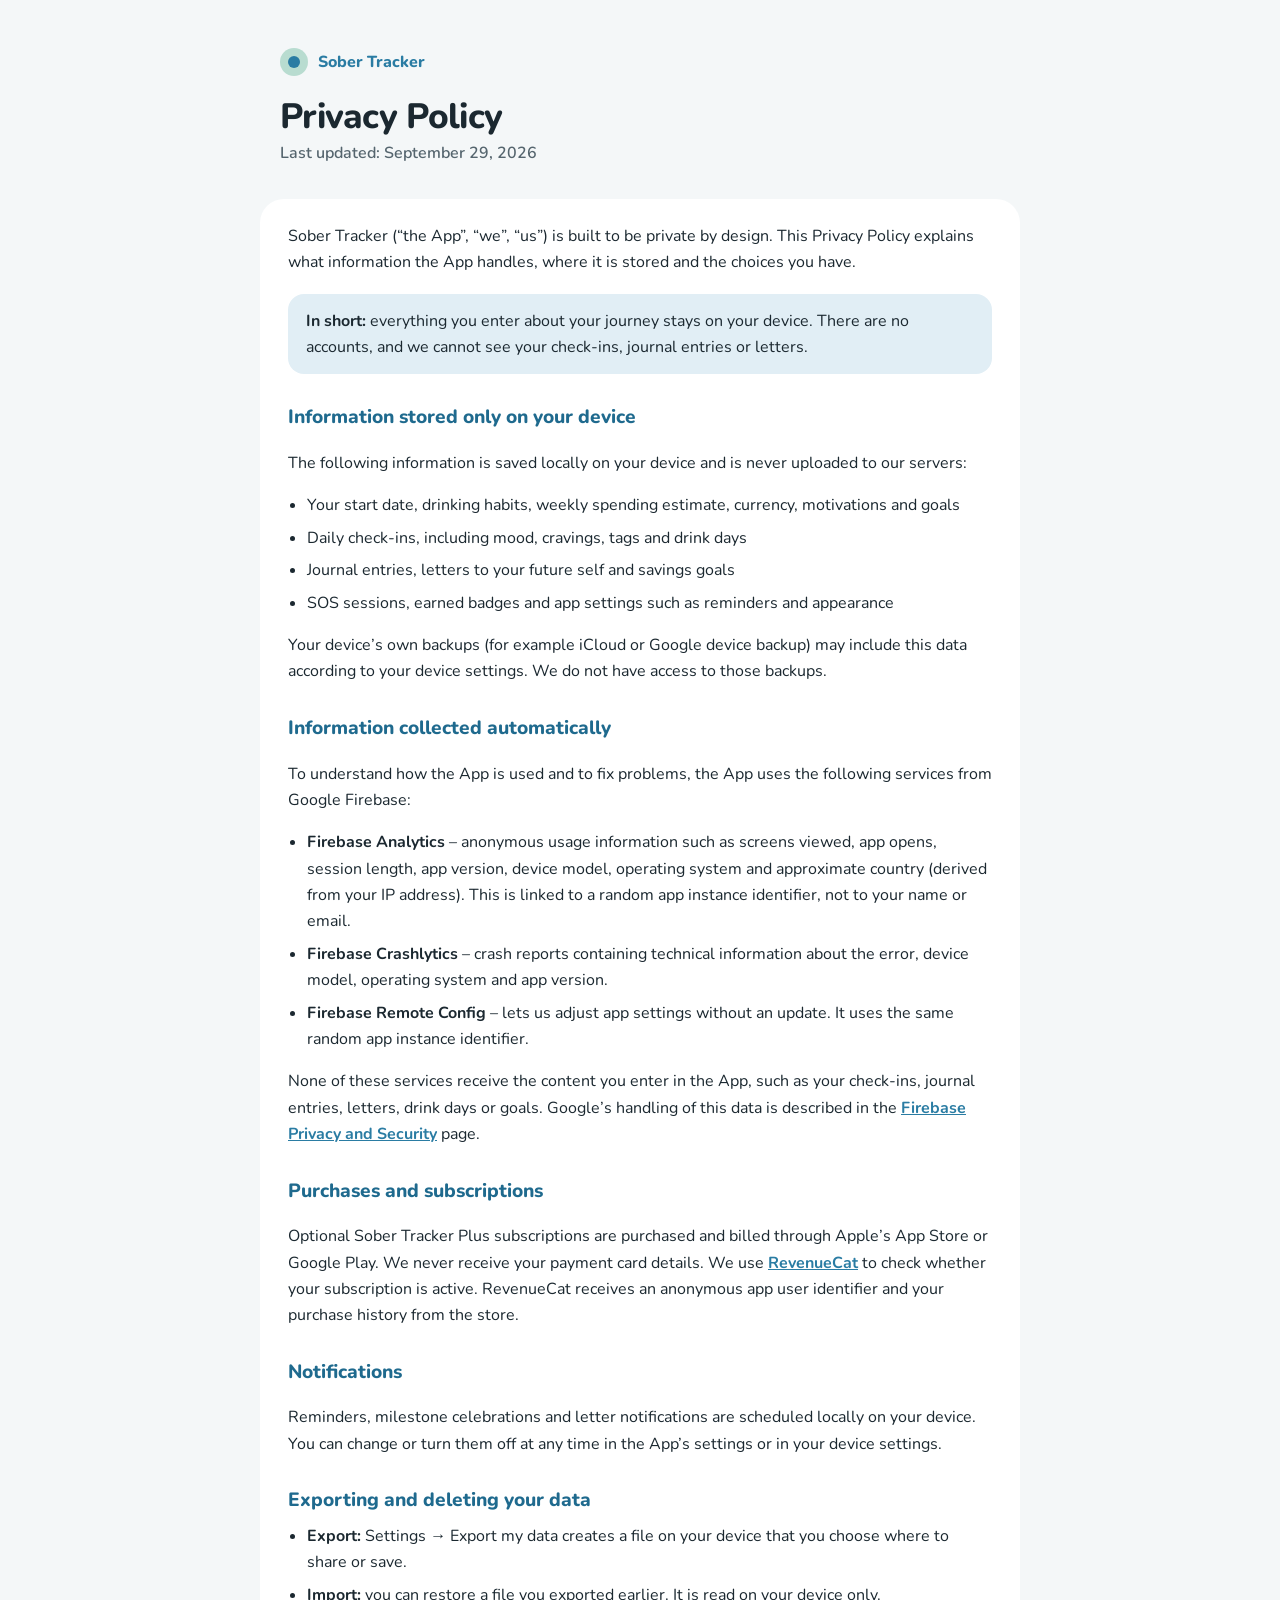
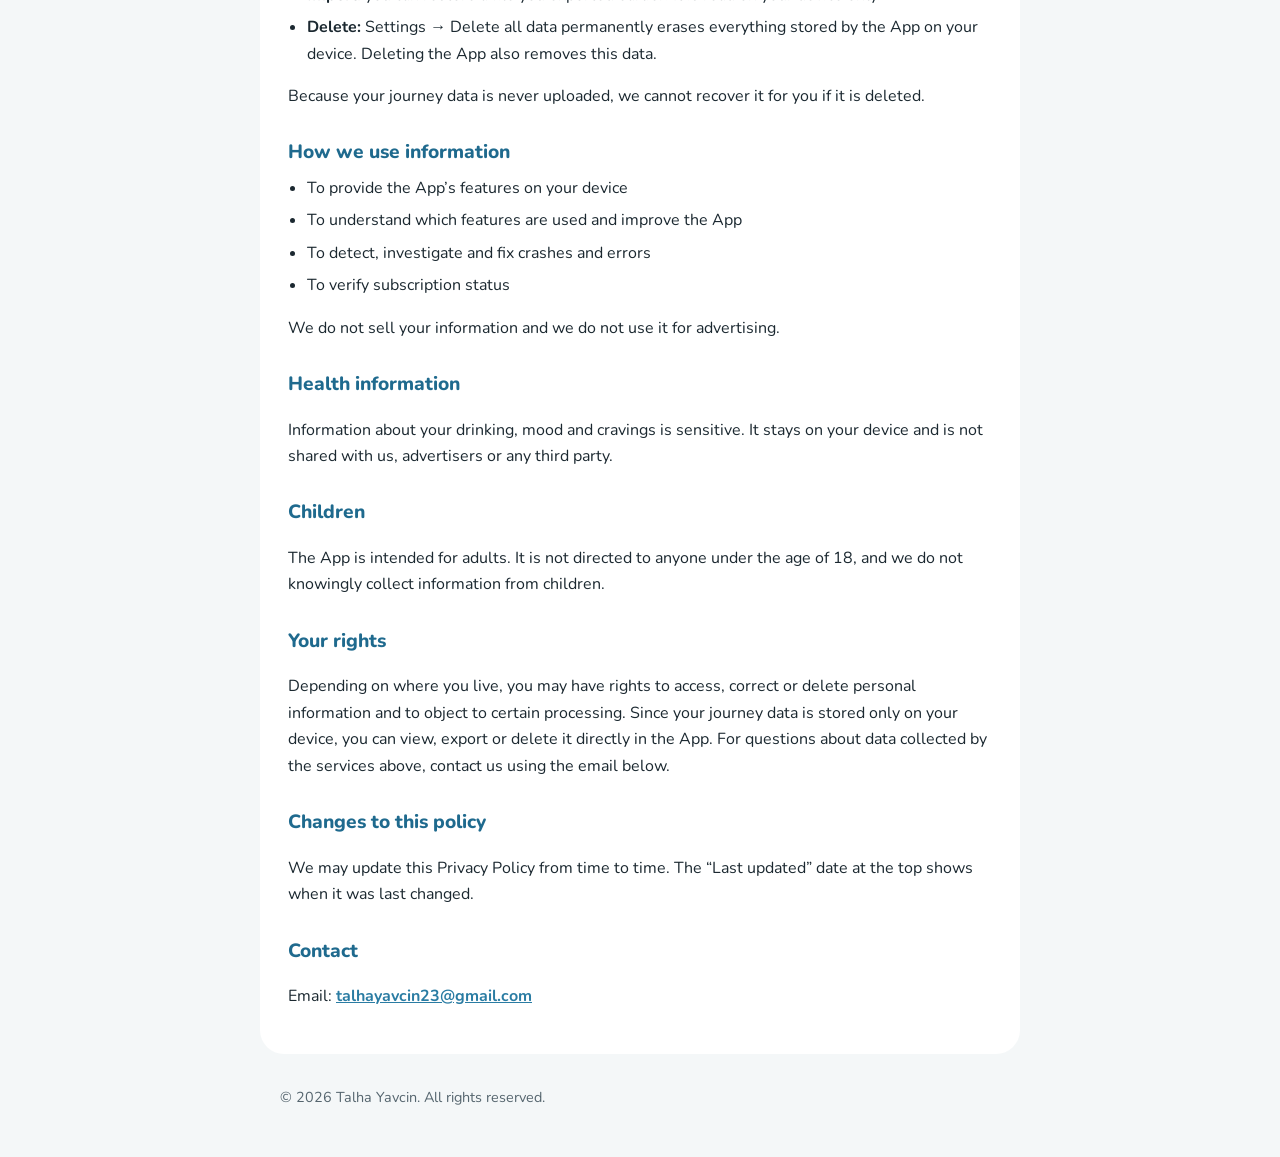
==== docs/privacy.html @ ecf7deef "Legal sayfalar eklendi" ====
<!DOCTYPE html>
<html lang="en">
<head>
  <meta charset="UTF-8">
  <meta name="viewport" content="width=device-width, initial-scale=1">
  <title>Sober Tracker - Privacy Policy</title>
  <link rel="preconnect" href="https://fonts.googleapis.com">
  <link rel="preconnect" href="https://fonts.gstatic.com" crossorigin>
  <link href="https://fonts.googleapis.com/css2?family=Nunito:wght@400;600;700;800&display=swap" rel="stylesheet">
  <link rel="stylesheet" href="style.css">
</head>
<body>
  <header>
    <a class="brand" href="./"><span class="brand-mark"></span>Sober Tracker</a>
    <h1>Privacy Policy</h1>
    <p class="updated">Last updated: September 29, 2026</p>
  </header>

  <main>
    <p>Sober Tracker (“the App”, “we”, “us”) is built to be private by design. This Privacy Policy explains what information the App handles, where it is stored and the choices you have.</p>

    <div class="note">
      <strong>In short:</strong> everything you enter about your journey stays on your device. There are no accounts, and we cannot see your check-ins, journal entries or letters.
    </div>

    <h2>Information stored only on your device</h2>
    <p>The following information is saved locally on your device and is never uploaded to our servers:</p>
    <ul>
      <li>Your start date, drinking habits, weekly spending estimate, currency, motivations and goals</li>
      <li>Daily check-ins, including mood, cravings, tags and drink days</li>
      <li>Journal entries, letters to your future self and savings goals</li>
      <li>SOS sessions, earned badges and app settings such as reminders and appearance</li>
    </ul>
    <p>Your device’s own backups (for example iCloud or Google device backup) may include this data according to your device settings. We do not have access to those backups.</p>

    <h2>Information collected automatically</h2>
    <p>To understand how the App is used and to fix problems, the App uses the following services from Google Firebase:</p>
    <ul>
      <li><strong>Firebase Analytics</strong> – anonymous usage information such as screens viewed, app opens, session length, app version, device model, operating system and approximate country (derived from your IP address). This is linked to a random app instance identifier, not to your name or email.</li>
      <li><strong>Firebase Crashlytics</strong> – crash reports containing technical information about the error, device model, operating system and app version.</li>
      <li><strong>Firebase Remote Config</strong> – lets us adjust app settings without an update. It uses the same random app instance identifier.</li>
    </ul>
    <p>None of these services receive the content you enter in the App, such as your check-ins, journal entries, letters, drink days or goals. Google’s handling of this data is described in the <a href="https://firebase.google.com/support/privacy" target="_blank" rel="noopener">Firebase Privacy and Security</a> page.</p>

    <h2>Purchases and subscriptions</h2>
    <p>Optional Sober Tracker Plus subscriptions are purchased and billed through Apple’s App Store or Google Play. We never receive your payment card details. We use <a href="https://www.revenuecat.com/privacy" target="_blank" rel="noopener">RevenueCat</a> to check whether your subscription is active. RevenueCat receives an anonymous app user identifier and your purchase history from the store.</p>

    <h2>Notifications</h2>
    <p>Reminders, milestone celebrations and letter notifications are scheduled locally on your device. You can change or turn them off at any time in the App’s settings or in your device settings.</p>

    <h2>Exporting and deleting your data</h2>
    <ul>
      <li><strong>Export:</strong> Settings → Export my data creates a file on your device that you choose where to share or save.</li>
      <li><strong>Import:</strong> you can restore a file you exported earlier. It is read on your device only.</li>
      <li><strong>Delete:</strong> Settings → Delete all data permanently erases everything stored by the App on your device. Deleting the App also removes this data.</li>
    </ul>
    <p>Because your journey data is never uploaded, we cannot recover it for you if it is deleted.</p>

    <h2>How we use information</h2>
    <ul>
      <li>To provide the App’s features on your device</li>
      <li>To understand which features are used and improve the App</li>
      <li>To detect, investigate and fix crashes and errors</li>
      <li>To verify subscription status</li>
    </ul>
    <p>We do not sell your information and we do not use it for advertising.</p>

    <h2>Health information</h2>
    <p>Information about your drinking, mood and cravings is sensitive. It stays on your device and is not shared with us, advertisers or any third party.</p>

    <h2>Children</h2>
    <p>The App is intended for adults. It is not directed to anyone under the age of 18, and we do not knowingly collect information from children.</p>

    <h2>Your rights</h2>
    <p>Depending on where you live, you may have rights to access, correct or delete personal information and to object to certain processing. Since your journey data is stored only on your device, you can view, export or delete it directly in the App. For questions about data collected by the services above, contact us using the email below.</p>

    <h2>Changes to this policy</h2>
    <p>We may update this Privacy Policy from time to time. The “Last updated” date at the top shows when it was last changed.</p>

    <h2>Contact</h2>
    <p>Email: <a href="mailto:talhayavcin23@gmail.com">talhayavcin23@gmail.com</a></p>
  </main>

  <footer>
    &copy; 2026 Talha Yavcin. All rights reserved.
  </footer>
</body>
</html>
---- docs/style.css ----
:root {
  --primary: #2A7CA3;
  --primary-dark: #1F6A8E;
  --primary-soft: #E1EEF5;
  --mint: #B8DCD0;
  --text: #1B2830;
  --text-secondary: #55656E;
  --bg: #F4F7F8;
  --card: #FFFFFF;
  --divider: #EDF1F3;
}

@media (prefers-color-scheme: dark) {
  :root {
    --primary: #69AED0;
    --primary-dark: #8FC6E2;
    --primary-soft: #1E3A4A;
    --mint: #8CC5B3;
    --text: #E6EDF0;
    --text-secondary: #9DADB5;
    --bg: #10181D;
    --card: #1A262D;
    --divider: #24363F;
  }
}

* { box-sizing: border-box; }

body {
  margin: 0;
  font-family: "Nunito", -apple-system, BlinkMacSystemFont, "Segoe UI", Roboto, Helvetica, Arial, sans-serif;
  line-height: 1.65;
  background: var(--bg);
  color: var(--text);
  -webkit-font-smoothing: antialiased;
}

header {
  max-width: 760px;
  margin: 0 auto;
  padding: 48px 20px 8px;
}

.brand {
  display: flex;
  align-items: center;
  gap: 10px;
  font-weight: 800;
  color: var(--primary);
  text-decoration: none;
}

.brand-mark {
  width: 28px;
  height: 28px;
  border-radius: 50%;
  background: var(--mint);
  display: flex;
  align-items: center;
  justify-content: center;
}

.brand-mark::after {
  content: "";
  width: 12px;
  height: 12px;
  border-radius: 50%;
  background: var(--primary);
}

h1 {
  margin: 20px 0 4px;
  font-size: 2.2rem;
  font-weight: 800;
  letter-spacing: -0.02em;
  line-height: 1.15;
}

.updated {
  margin: 0;
  color: var(--text-secondary);
  font-weight: 600;
}

main {
  max-width: 760px;
  margin: 24px auto;
  padding: 8px 28px 28px;
  background: var(--card);
  border-radius: 24px;
}

h2 {
  margin: 28px 0 6px;
  font-size: 1.2rem;
  font-weight: 800;
  color: var(--primary-dark);
}

p, li { font-size: 1rem; }

ul { margin: 6px 0 12px; padding-left: 1.2rem; }

li { margin-bottom: 6px; }

a { color: var(--primary); font-weight: 700; }

.note {
  background: var(--primary-soft);
  border-radius: 16px;
  padding: 14px 18px;
  margin: 18px 0;
}

.links {
  display: grid;
  gap: 12px;
  margin: 20px 0 8px;
}

.links a {
  display: block;
  padding: 18px 20px;
  border-radius: 18px;
  background: var(--bg);
  text-decoration: none;
  color: var(--text);
}

.links a span {
  display: block;
  font-weight: 600;
  color: var(--text-secondary);
  font-size: 0.95rem;
}

footer {
  max-width: 760px;
  margin: 0 auto;
  padding: 8px 20px 48px;
  color: var(--text-secondary);
  font-size: 0.9rem;
}
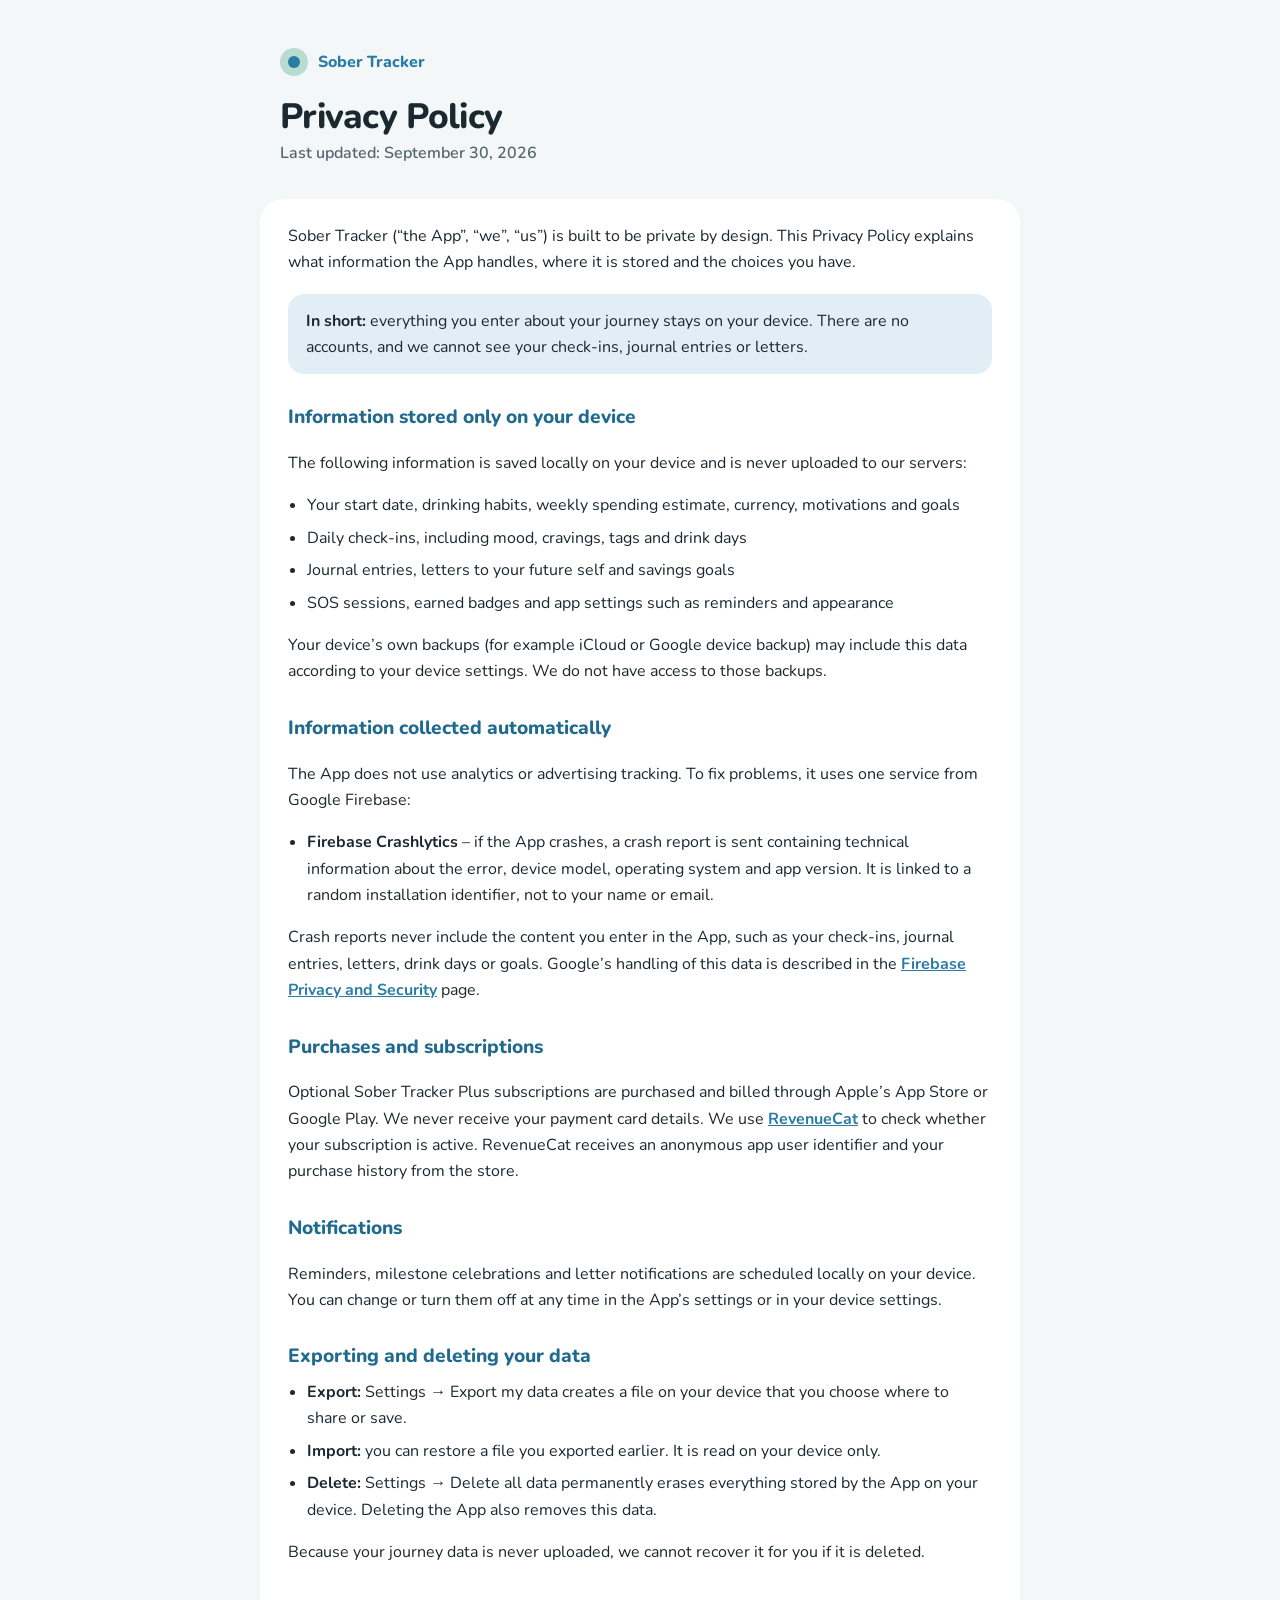
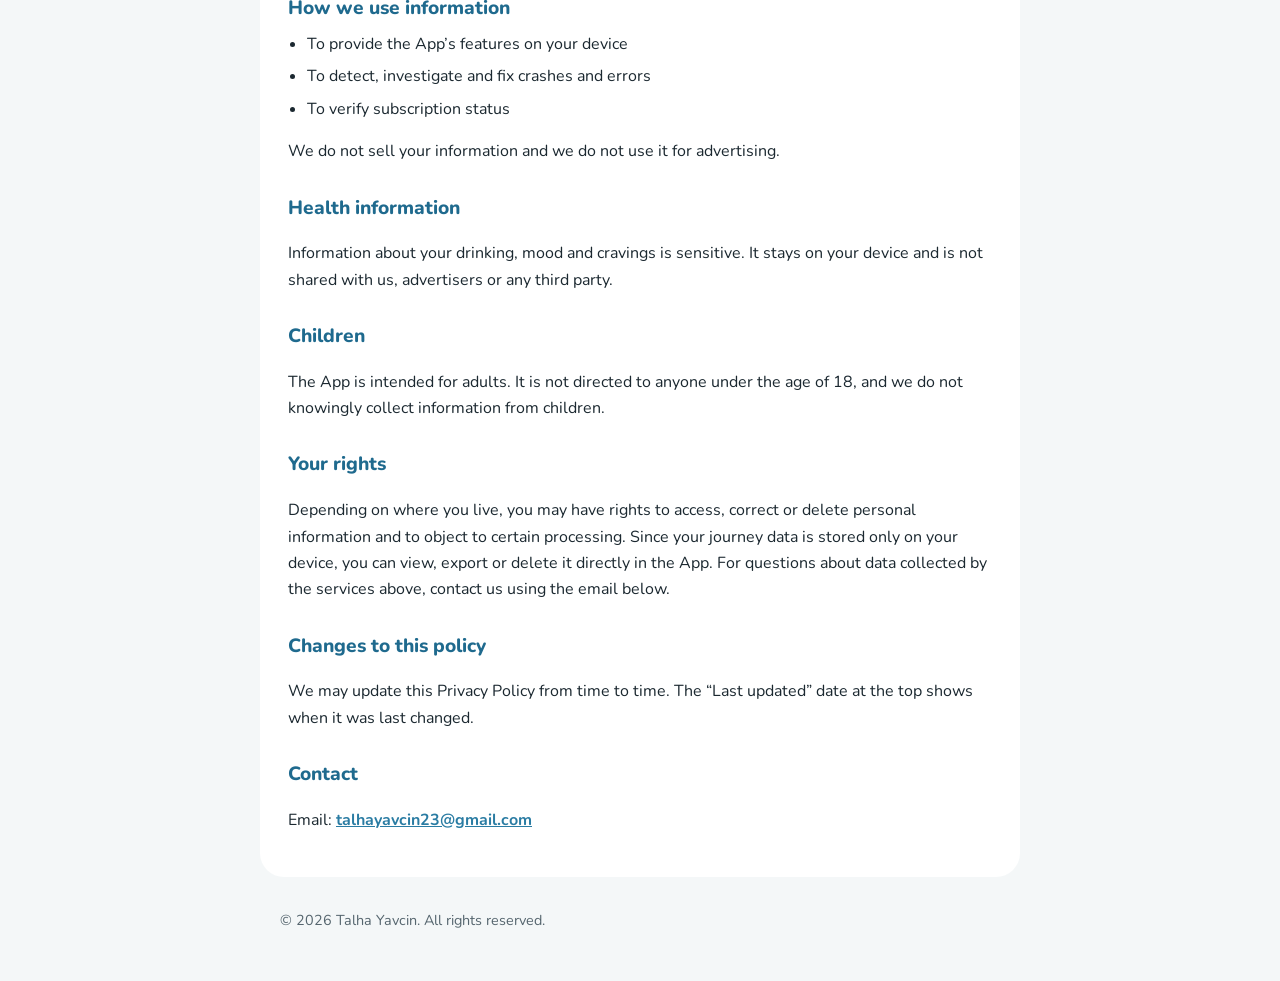
==== commit e5cebcbd: "Analytics kaldırıldı" ====
--- a/docs/privacy.html
+++ b/docs/privacy.html
@@ -13,7 +13,7 @@
   <header>
     <a class="brand" href="./"><span class="brand-mark"></span>Sober Tracker</a>
     <h1>Privacy Policy</h1>
-    <p class="updated">Last updated: September 29, 2026</p>
+    <p class="updated">Last updated: September 30, 2026</p>
   </header>
 
   <main>
@@ -34,13 +34,11 @@
     <p>Your device’s own backups (for example iCloud or Google device backup) may include this data according to your device settings. We do not have access to those backups.</p>
 
     <h2>Information collected automatically</h2>
-    <p>To understand how the App is used and to fix problems, the App uses the following services from Google Firebase:</p>
+    <p>The App does not use analytics or advertising tracking. To fix problems, it uses one service from Google Firebase:</p>
     <ul>
-      <li><strong>Firebase Analytics</strong> – anonymous usage information such as screens viewed, app opens, session length, app version, device model, operating system and approximate country (derived from your IP address). This is linked to a random app instance identifier, not to your name or email.</li>
-      <li><strong>Firebase Crashlytics</strong> – crash reports containing technical information about the error, device model, operating system and app version.</li>
-      <li><strong>Firebase Remote Config</strong> – lets us adjust app settings without an update. It uses the same random app instance identifier.</li>
+      <li><strong>Firebase Crashlytics</strong> – if the App crashes, a crash report is sent containing technical information about the error, device model, operating system and app version. It is linked to a random installation identifier, not to your name or email.</li>
     </ul>
-    <p>None of these services receive the content you enter in the App, such as your check-ins, journal entries, letters, drink days or goals. Google’s handling of this data is described in the <a href="https://firebase.google.com/support/privacy" target="_blank" rel="noopener">Firebase Privacy and Security</a> page.</p>
+    <p>Crash reports never include the content you enter in the App, such as your check-ins, journal entries, letters, drink days or goals. Google’s handling of this data is described in the <a href="https://firebase.google.com/support/privacy" target="_blank" rel="noopener">Firebase Privacy and Security</a> page.</p>
 
     <h2>Purchases and subscriptions</h2>
     <p>Optional Sober Tracker Plus subscriptions are purchased and billed through Apple’s App Store or Google Play. We never receive your payment card details. We use <a href="https://www.revenuecat.com/privacy" target="_blank" rel="noopener">RevenueCat</a> to check whether your subscription is active. RevenueCat receives an anonymous app user identifier and your purchase history from the store.</p>
@@ -59,7 +57,6 @@
     <h2>How we use information</h2>
     <ul>
       <li>To provide the App’s features on your device</li>
-      <li>To understand which features are used and improve the App</li>
       <li>To detect, investigate and fix crashes and errors</li>
       <li>To verify subscription status</li>
     </ul>
